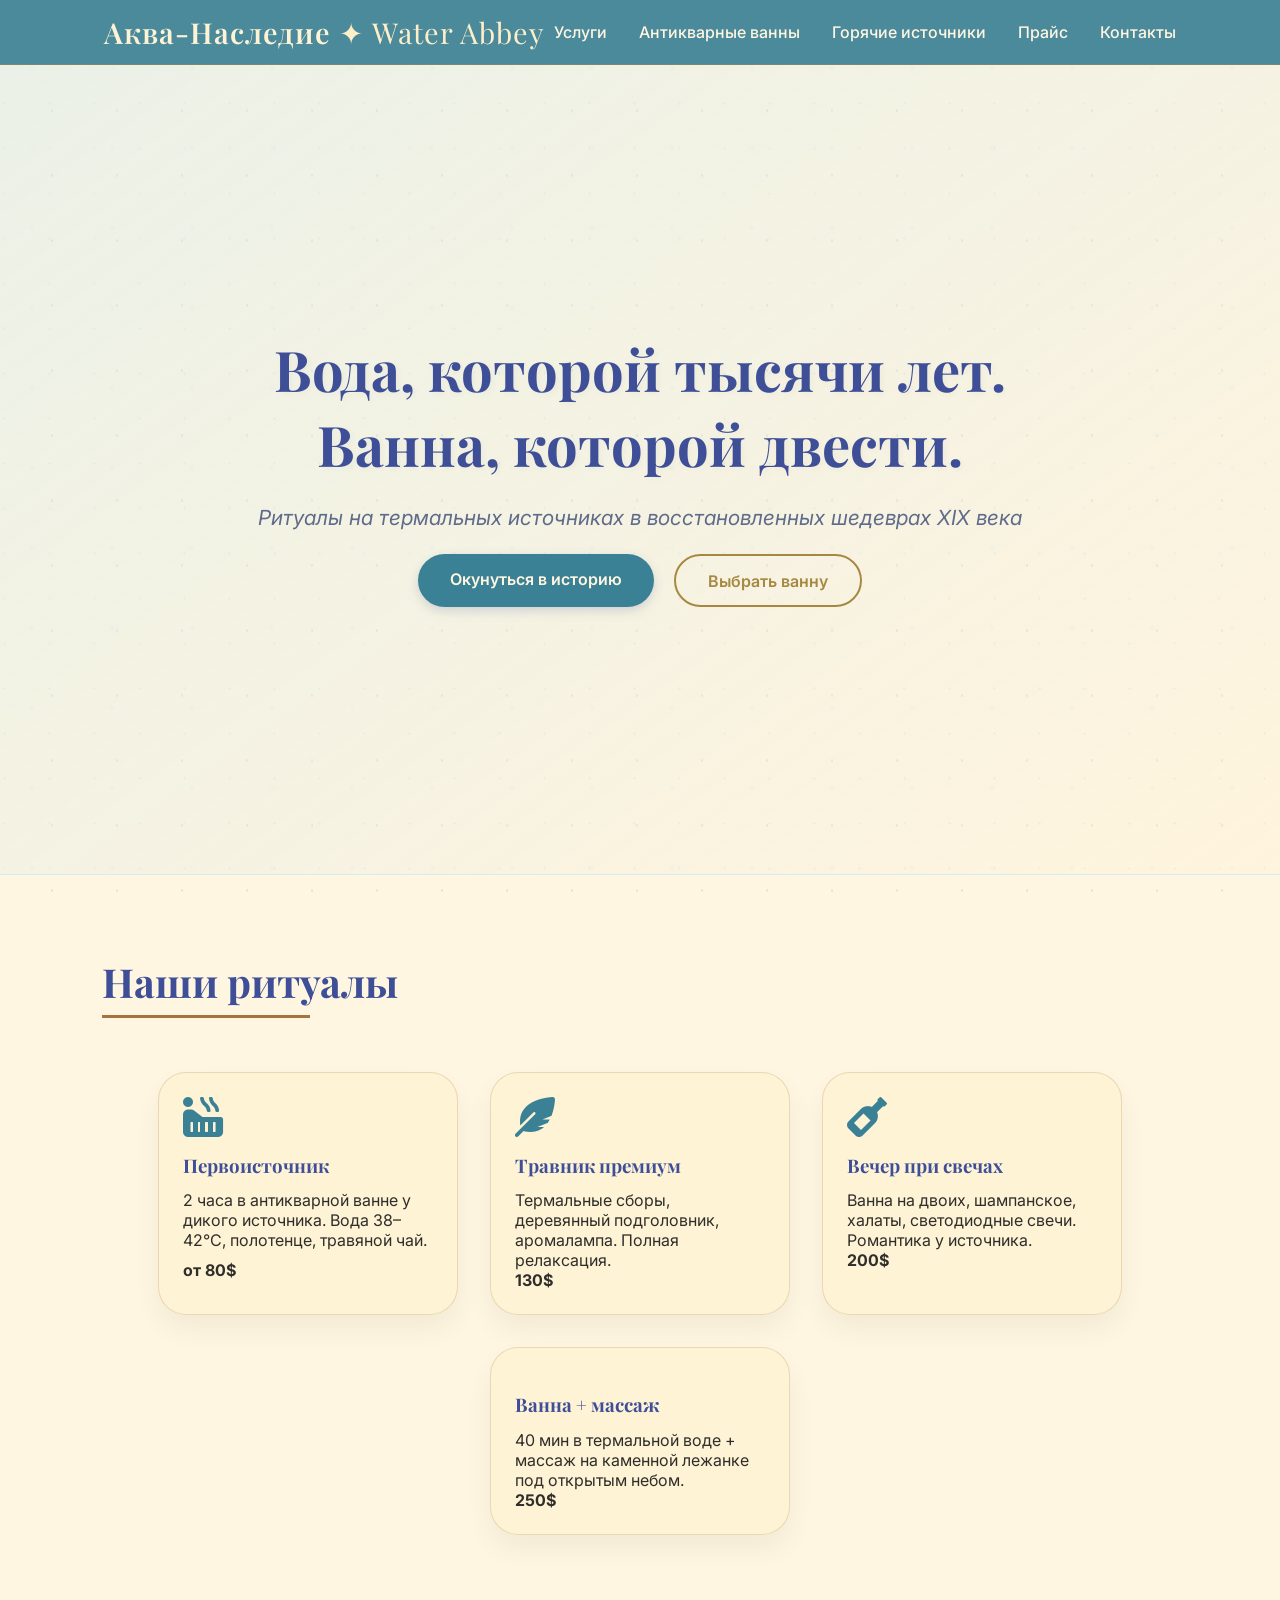
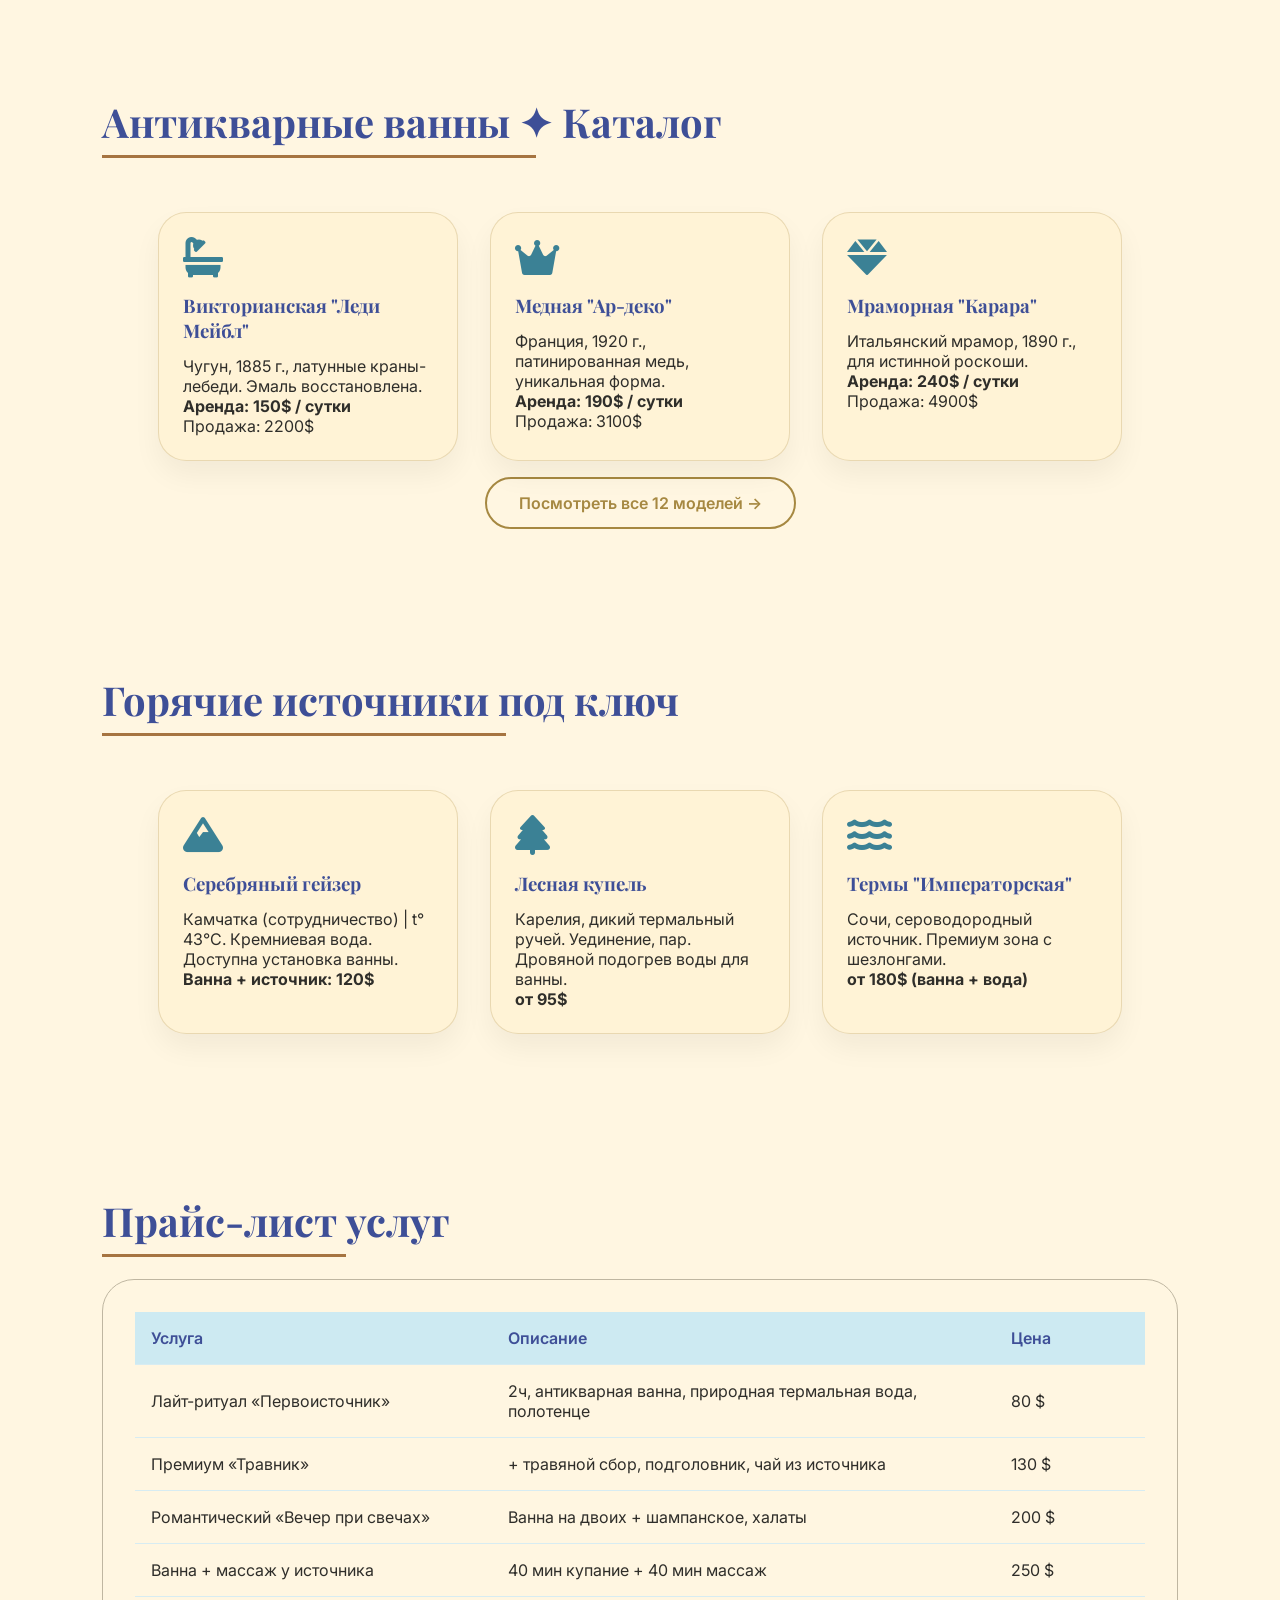
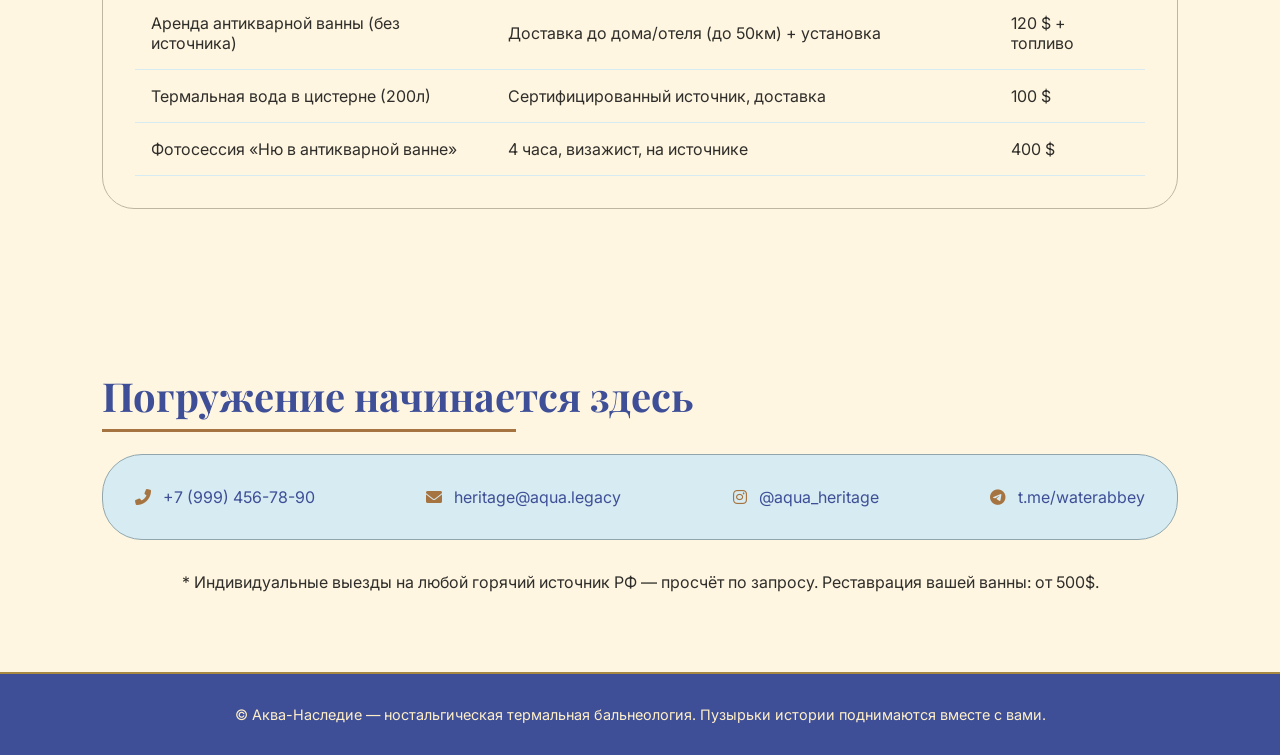
==== html.html @ 3a621523 "xf" ====
<!DOCTYPE html>
<html lang="ru">
<head>
    <meta charset="UTF-8">
    <meta name="viewport" content="width=device-width, initial-scale=1.0, user-scalable=yes">
    <title>Аква-Наследие | Антикварные ванны и горячие источники</title>
    <link href="https://fonts.googleapis.com/css2?family=Playfair+Display:ital,wght@0,400;0,500;0,600;0,700;1,400&family=Inter:opsz,wght@14..32,300;14..32,400;14..32,500;14..32,600&display=swap" rel="stylesheet">
    <link rel="stylesheet" href="https://cdnjs.cloudflare.com/ajax/libs/font-awesome/6.0.0-beta3/css/all.min.css">
    <style>
        /* ----- Базовые сбросы ----- */
        * {
            margin: 0;
            padding: 0;
            box-sizing: border-box;
        }

        body {
            font-family: 'Inter', sans-serif;
            background: #FFF6E1;
            color: #2F2E2A;
            scroll-behavior: smooth;
            overflow-x: hidden;
        }

        h1, h2, h3, .logo, .nav-links a, .hero-title {
            font-family: 'Playfair Display', serif;
        }

        /* Фоновая текстура воды (сетка) */
        .water-texture {
            position: fixed;
            top: 0;
            left: 0;
            width: 100%;
            height: 100%;
            background-image: radial-gradient(circle at 10% 30%, rgba(182, 219, 229, 0.25) 2%, transparent 2.5%),
                              radial-gradient(circle at 80% 70%, rgba(145, 166, 172, 0.2) 1.5%, transparent 2%),
                              radial-gradient(circle at 40% 85%, rgba(205, 234, 242, 0.15) 3%, transparent 3.5%);
            background-size: 45px 45px, 65px 65px, 80px 80px;
            pointer-events: none;
            z-index: 0;
        }

        .content {
            position: relative;
            z-index: 2;
        }

        /* ----- КОНТЕЙНЕР ДЛЯ ПУЗЫРЕЙ ----- */
        .bubble-container {
            position: fixed;
            top: 0;
            left: 0;
            width: 100%;
            height: 100%;
            pointer-events: none;
            z-index: 9999;
            overflow: hidden;
        }

        /* ----- СТИЛИ ПУЗЫРЯ (переливающийся) ----- */
        .bubble {
            position: absolute;
            bottom: -50px;
            border-radius: 50%;
            background: radial-gradient(circle at 30% 28%, 
                        rgba(180, 220, 250, 0.7), 
                        rgba(100, 160, 220, 0.6),
                        rgba(200, 150, 240, 0.5));
            box-shadow: 0 0 12px rgba(80, 180, 255, 0.8),
                        0 0 25px rgba(140, 100, 230, 0.5),
                        inset 0 0 12px rgba(255, 250, 210, 0.9);
            animation: rise linear forwards, colorShift 5s ease-in-out infinite;
            cursor: pointer;
            pointer-events: auto;
            backdrop-filter: blur(1px);
        }

        @keyframes rise {
            0% {
                transform: translateY(0) scale(0.6);
                opacity: 0.8;
            }
            100% {
                transform: translateY(-120vh) scale(1.2);
                opacity: 0;
            }
        }

        @keyframes colorShift {
            0% {
                background: radial-gradient(circle at 30% 28%, rgba(140, 200, 250, 0.75), rgba(70, 140, 210, 0.65));
            }
            33% {
                background: radial-gradient(circle at 30% 28%, rgba(200, 180, 250, 0.75), rgba(120, 100, 210, 0.65));
            }
            66% {
                background: radial-gradient(circle at 30% 28%, rgba(180, 230, 200, 0.7), rgba(80, 190, 180, 0.65));
            }
            100% {
                background: radial-gradient(circle at 30% 28%, rgba(140, 200, 250, 0.75), rgba(70, 140, 210, 0.65));
            }
        }

        /* ----- ШАПКА ----- */
        .site-header {
            position: sticky;
            top: 0;
            background: rgba(59, 129, 149, 0.92);
            backdrop-filter: blur(12px);
            padding: 0.8rem 0;
            z-index: 50;
            border-bottom: 1px solid rgba(166, 136, 65, 0.5);
        }

        .header-container {
            max-width: 1200px;
            margin: 0 auto;
            padding: 0 5%;
            display: flex;
            justify-content: space-between;
            align-items: center;
            flex-wrap: wrap;
        }

        .logo {
            font-family: 'Playfair Display', serif;
            font-size: 1.8rem;
            font-weight: 600;
            color: #FFF3D6;
            text-decoration: none;
            letter-spacing: 1px;
        }
        .logo span {
            color: #FFEFC9;
            font-weight: 400;
        }

        .nav-list {
            display: flex;
            gap: 2rem;
            list-style: none;
        }

        .nav-list a {
            font-family: 'Inter', sans-serif;
            color: #FFF6E1;
            text-decoration: none;
            font-weight: 500;
            transition: color 0.3s;
        }
        .nav-list a:hover {
            color: #FFEFC9;
            text-shadow: 0 0 4px rgba(255,239,201,0.5);
        }

        /* ----- Секции ----- */
        section {
            padding: 5rem 8%;
            scroll-margin-top: 80px;
        }

        .hero {
            min-height: 90vh;
            display: flex;
            flex-direction: column;
            justify-content: center;
            align-items: center;
            text-align: center;
            background: linear-gradient(145deg, rgba(205, 234, 242, 0.4), rgba(255, 238, 210, 0.2));
            border-bottom: 1px solid #D7ECF2;
        }
        .hero-title {
            font-size: 3.5rem;
            font-weight: 700;
            color: #3E4F97;
            max-width: 900px;
            text-shadow: 2px 2px 6px rgba(0,0,0,0.04);
        }
        .hero-sub {
            font-size: 1.3rem;
            margin: 1.5rem 0;
            color: #5F6B8A;
            font-style: italic;
        }

        .btn-group {
            display: flex;
            gap: 1.2rem;
            flex-wrap: wrap;
            justify-content: center;
        }
        .btn {
            padding: 0.9rem 2rem;
            border-radius: 40px;
            font-weight: 600;
            text-decoration: none;
            transition: 0.3s;
        }
        .btn-primary {
            background: #3B8195;
            color: #FFF6E1;
            border: none;
            box-shadow: 0 4px 12px rgba(62, 79, 151, 0.2);
        }
        .btn-primary:hover {
            background: #2c6575;
            transform: translateY(-3px);
        }
        .btn-outline {
            background: transparent;
            border: 2px solid #A68841;
            color: #A68841;
        }
        .btn-outline:hover {
            background: #A68841;
            color: #FFF6E1;
            transform: translateY(-2px);
        }

        .section-title {
            font-size: 2.5rem;
            margin-bottom: 2rem;
            position: relative;
            display: inline-block;
            color: #3E4F97;
        }
        .section-title:after {
            content: '';
            position: absolute;
            bottom: -10px;
            left: 0;
            width: 70%;
            height: 3px;
            background: #A67441;
        }

        .cards-grid {
            display: flex;
            flex-wrap: wrap;
            gap: 2rem;
            justify-content: center;
            margin-top: 2rem;
        }
        .card {
            background: #FFF3D6;
            backdrop-filter: blur(2px);
            border-radius: 28px;
            padding: 1.5rem;
            width: 300px;
            box-shadow: 0 14px 28px rgba(0, 0, 0, 0.05);
            transition: 0.25s;
            border: 1px solid rgba(166, 136, 65, 0.25);
        }
        .card:hover {
            transform: translateY(-8px);
            background: #FFEFC9;
            border-color: #A68841;
        }
        .card i {
            font-size: 2.5rem;
            color: #3B8195;
            margin-bottom: 1rem;
        }
        .card h3 {
            color: #3E4F97;
            margin-bottom: 0.8rem;
        }

        .price-table {
            background: #FFF6E1;
            border-radius: 32px;
            padding: 2rem;
            overflow-x: auto;
            border: 1px solid #BFB6A1;
        }
        table {
            width: 100%;
            border-collapse: collapse;
        }
        th, td {
            text-align: left;
            padding: 1rem;
            border-bottom: 1px solid #D7ECF2;
        }
        th {
            color: #3E4F97;
            font-weight: 600;
            background: #CDEAF2;
        }
        tr:hover td {
            background: #FFF0E1;
        }

        .contact-info {
            display: flex;
            gap: 2rem;
            flex-wrap: wrap;
            justify-content: space-between;
            background: #D7ECF2;
            padding: 2rem;
            border-radius: 40px;
            color: #3E4F97;
            border: 1px solid #91A6AC;
        }
        .contact-info i {
            margin-right: 8px;
            color: #A67441;
        }

        footer {
            background: #3E4F97;
            color: #FFEFC9;
            text-align: center;
            padding: 2rem;
            font-size: 0.9rem;
            border-top: 2px solid #A68841;
        }

        @media (max-width: 768px) {
            .hero-title { font-size: 2.2rem; }
            section { padding: 3rem 5%; }
            .header-container { flex-direction: column; gap: 0.8rem; }
            .nav-list { gap: 1rem; flex-wrap: wrap; justify-content: center; }
        }
    </style>
</head>
<body>

<!-- Фоновая текстура воды -->
<div class="water-texture"></div>

<!-- Контейнер для мыльных пузырей -->
<div id="bubbleContainer" class="bubble-container"></div>

<div class="content">
    <header class="site-header">
        <div class="header-container">
            <a href="/" class="logo">Аква-Наследие <span>✦ Water Abbey</span></a>
            <nav>
                <ul class="nav-list">
                    <li><a href="#services">Услуги</a></li>
                    <li><a href="#baths">Антикварные ванны</a></li>
                    <li><a href="#springs">Горячие источники</a></li>
                    <li><a href="#prices">Прайс</a></li>
                    <li><a href="#contacts">Контакты</a></li>
                </ul>
            </nav>
        </div>
    </header>

    <section class="hero" id="hero">
        <h1 class="hero-title">Вода, которой тысячи лет.<br> Ванна, которой двести.</h1>
        <p class="hero-sub">Ритуалы на термальных источниках в восстановленных шедеврах XIX века</p>
        <div class="btn-group">
            <a href="#services" class="btn btn-primary">Окунуться в историю</a>
            <a href="#baths" class="btn btn-outline">Выбрать ванну</a>
        </div>
    </section>

    <section id="services">
        <h2 class="section-title">Наши ритуалы</h2>
        <div class="cards-grid">
            <div class="card"><i class="fas fa-hot-tub"></i><h3>Первоисточник</h3><p>2 часа в антикварной ванне у дикого источника. Вода 38–42°C, полотенце, травяной чай.</p><p style="margin-top:10px;"><strong>от 80$</strong></p></div>
            <div class="card"><i class="fas fa-feather-alt"></i><h3>Травник премиум</h3><p>Термальные сборы, деревянный подголовник, аромалампа. Полная релаксация.</p><p><strong>130$</strong></p></div>
            <div class="card"><i class="fas fa-wine-bottle"></i><h3>Вечер при свечах</h3><p>Ванна на двоих, шампанское, халаты, светодиодные свечи. Романтика у источника.</p><p><strong>200$</strong></p></div>
            <div class="card"><i class="fas fa-hand-spa"></i><h3>Ванна + массаж</h3><p>40 мин в термальной воде + массаж на каменной лежанке под открытым небом.</p><p><strong>250$</strong></p></div>
        </div>
    </section>

    <section id="baths">
        <h2 class="section-title">Антикварные ванны ✦ Каталог</h2>
        <div class="cards-grid">
            <div class="card"><i class="fas fa-bath"></i><h3>Викторианская "Леди Мейбл"</h3><p>Чугун, 1885 г., латунные краны-лебеди. Эмаль восстановлена.</p><p><strong>Аренда: 150$ / сутки</strong><br>Продажа: 2200$</p></div>
            <div class="card"><i class="fas fa-crown"></i><h3>Медная "Ар-деко"</h3><p>Франция, 1920 г., патинированная медь, уникальная форма.</p><p><strong>Аренда: 190$ / сутки</strong><br>Продажа: 3100$</p></div>
            <div class="card"><i class="fas fa-gem"></i><h3>Мраморная "Карара"</h3><p>Итальянский мрамор, 1890 г., для истинной роскоши.</p><p><strong>Аренда: 240$ / сутки</strong><br>Продажа: 4900$</p></div>
        </div>
        <div style="text-align: center; margin-top: 2rem;"><a href="#" class="btn btn-outline">Посмотреть все 12 моделей →</a></div>
    </section>

    <section id="springs">
        <h2 class="section-title">Горячие источники под ключ</h2>
        <div class="cards-grid">
            <div class="card"><i class="fas fa-mountain"></i><h3>Серебряный гейзер</h3><p>Камчатка (сотрудничество) | t° 43°C. Кремниевая вода. Доступна установка ванны.</p><p><strong>Ванна + источник: 120$</strong></p></div>
            <div class="card"><i class="fas fa-tree"></i><h3>Лесная купель</h3><p>Карелия, дикий термальный ручей. Уединение, пар. Дровяной подогрев воды для ванны.</p><p><strong>от 95$</strong></p></div>
            <div class="card"><i class="fas fa-water"></i><h3>Термы "Императорская"</h3><p>Сочи, сероводородный источник. Премиум зона с шезлонгами.</p><p><strong>от 180$ (ванна + вода)</strong></p></div>
        </div>
    </section>

    <section id="prices">
        <h2 class="section-title">Прайс-лист услуг</h2>
        <div class="price-table">
            <table>
                <thead>
                    <tr><th>Услуга</th><th>Описание</th><th>Цена</th></tr>
                </thead>
                <tbody>
                    <tr><td>Лайт-ритуал «Первоисточник»</td><td>2ч, антикварная ванна, природная термальная вода, полотенце</td><td>80 $</td></tr>
                    <tr><td>Премиум «Травник»</td><td>+ травяной сбор, подголовник, чай из источника</td><td>130 $</td></tr>
                    <tr><td>Романтический «Вечер при свечах»</td><td>Ванна на двоих + шампанское, халаты</td><td>200 $</td></tr>
                    <tr><td>Ванна + массаж у источника</td><td>40 мин купание + 40 мин массаж</td><td>250 $</td></tr>
                    <tr><td>Аренда антикварной ванны (без источника)</td><td>Доставка до дома/отеля (до 50км) + установка</td><td>120 $ + топливо</td></tr>
                    <tr><td>Термальная вода в цистерне (200л)</td><td>Сертифицированный источник, доставка</td><td>100 $</td></tr>
                    <tr><td>Фотосессия «Ню в антикварной ванне»</td><td>4 часа, визажист, на источнике</td><td>400 $</td></tr>
                </tbody>
            </table>
        </div>
    </section>

    <section id="contacts">
        <h2 class="section-title">Погружение начинается здесь</h2>
        <div class="contact-info">
            <div><i class="fas fa-phone-alt"></i> +7 (999) 456-78-90</div>
            <div><i class="fas fa-envelope"></i> heritage@aqua.legacy</div>
            <div><i class="fab fa-instagram"></i> @aqua_heritage</div>
            <div><i class="fab fa-telegram"></i> t.me/waterabbey</div>
        </div>
        <p style="margin-top: 2rem; text-align: center;">* Индивидуальные выезды на любой горячий источник РФ — просчёт по запросу. Реставрация вашей ванны: от 500$.</p>
    </section>

    <footer>
        <p>© Аква-Наследие — ностальгическая термальная бальнеология. Пузырьки истории поднимаются вместе с вами.</p>
    </footer>
</div>

<script>
    // Полностью рабочий скрипт: пузыри только справа, переливы, умеренное количество
    (function() {
        const bubbleContainer = document.getElementById('bubbleContainer');
        if (!bubbleContainer) return;

        let lastScrollY = window.scrollY;
        let scrollTimer = null;

        function createBubble() {
            // Ограничим общее количество пузырей на экране (не больше 15)
            if (document.querySelectorAll('.bubble').length > 15) return;

            const bubble = document.createElement('div');
            bubble.className = 'bubble';

            const size = 20 + Math.random() * 35; // 20-55px
            bubble.style.width = size + 'px';
            bubble.style.height = size + 'px';

            const screenWidth = window.innerWidth;
            const rightEdge = screenWidth - size;
            const minRightX = screenWidth * 0.8; // только правая зона (80-100%)
            let left = minRightX + Math.random() * (rightEdge - minRightX);
            left = Math.min(Math.max(left, 0), rightEdge);
            bubble.style.left = left + 'px';

            const duration = 3 + Math.random() * 4; // 3-7 сек
            bubble.style.animationDuration = duration + 's';
            bubble.style.animationDelay = (Math.random() * 0.6) + 's';

            bubbleContainer.appendChild(bubble);

            bubble.addEventListener('animationend', () => bubble.remove());
            bubble.addEventListener('click', () => {
                bubble.style.transform = 'scale(0)';
                setTimeout(() => bubble.remove(), 100);
            });
        }

        function spawnBubbles(count) {
            for (let i = 0; i < count; i++) {
                setTimeout(createBubble, i * 100);
            }
        }

        window.addEventListener('scroll', () => {
            const currentScroll = window.scrollY;
            const delta = Math.abs(currentScroll - lastScrollY);
            if (delta > 20) {
                let intensity = Math.floor(delta / 45);
                intensity = Math.min(intensity, 2);
                if (intensity > 0) spawnBubbles(intensity);
            }
            lastScrollY = currentScroll;

            if (scrollTimer) clearTimeout(scrollTimer);
            scrollTimer = setTimeout(() => {
                if (Math.random() < 0.25) createBubble();
            }, 350);
        });

        setInterval(() => {
            if (Math.random() < 0.35) createBubble();
        }, 6000);

        setTimeout(() => {
            for (let i = 0; i < 4; i++) setTimeout(createBubble, i * 200);
        }, 400);

        const cards = document.querySelectorAll('.card');
        cards.forEach(card => {
            card.addEventListener('mouseenter', () => {
                if (Math.random() < 0.4) createBubble();
            });
        });

        document.querySelectorAll('.nav-list a, .btn-group a').forEach(anchor => {
            anchor.addEventListener('click', function(e) {
                const href = this.getAttribute('href');
                if (href && href.startsWith('#')) {
                    e.preventDefault();
                    const target = document.getElementById(href.slice(1));
                    if (target) {
                        target.scrollIntoView({ behavior: 'smooth', block: 'start' });
                        for (let i = 0; i < 2; i++) setTimeout(createBubble, i * 70);
                    }
                }
            });
        });
    })();
</script>
</body>
</html>
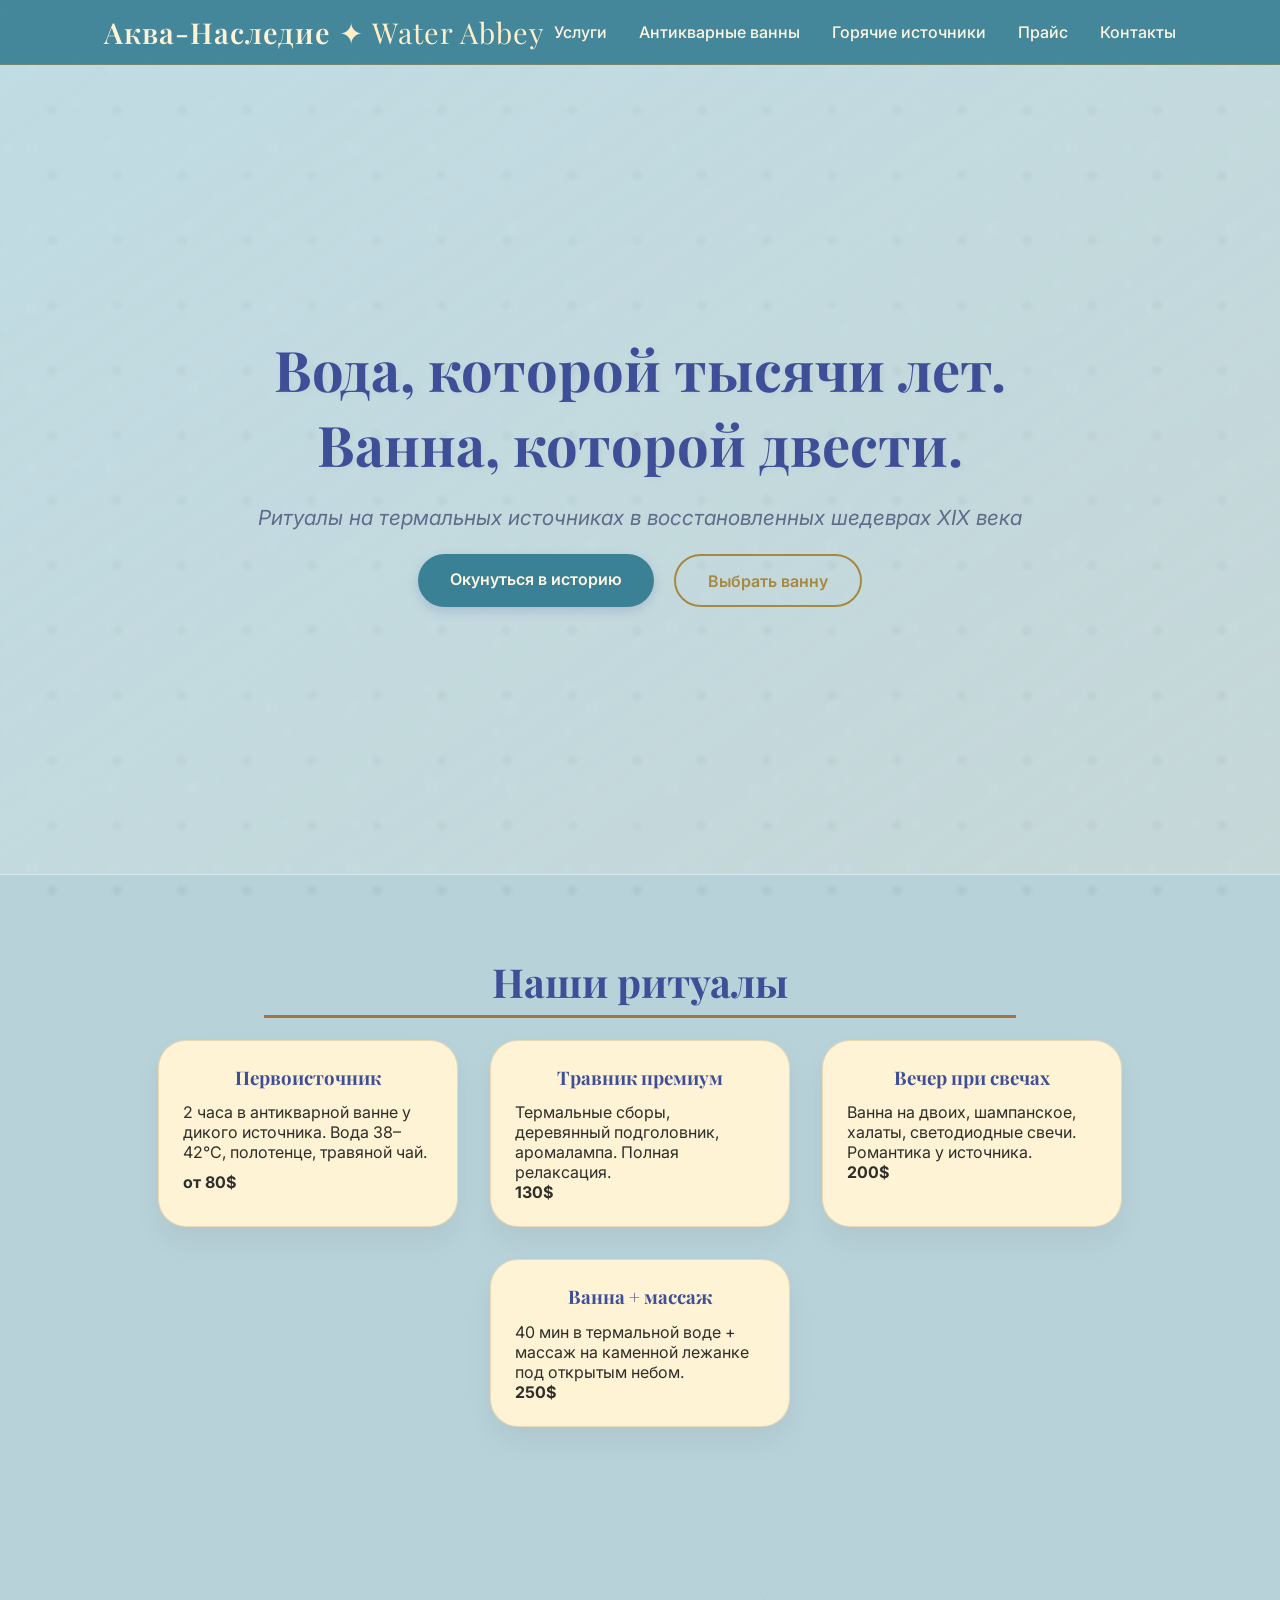
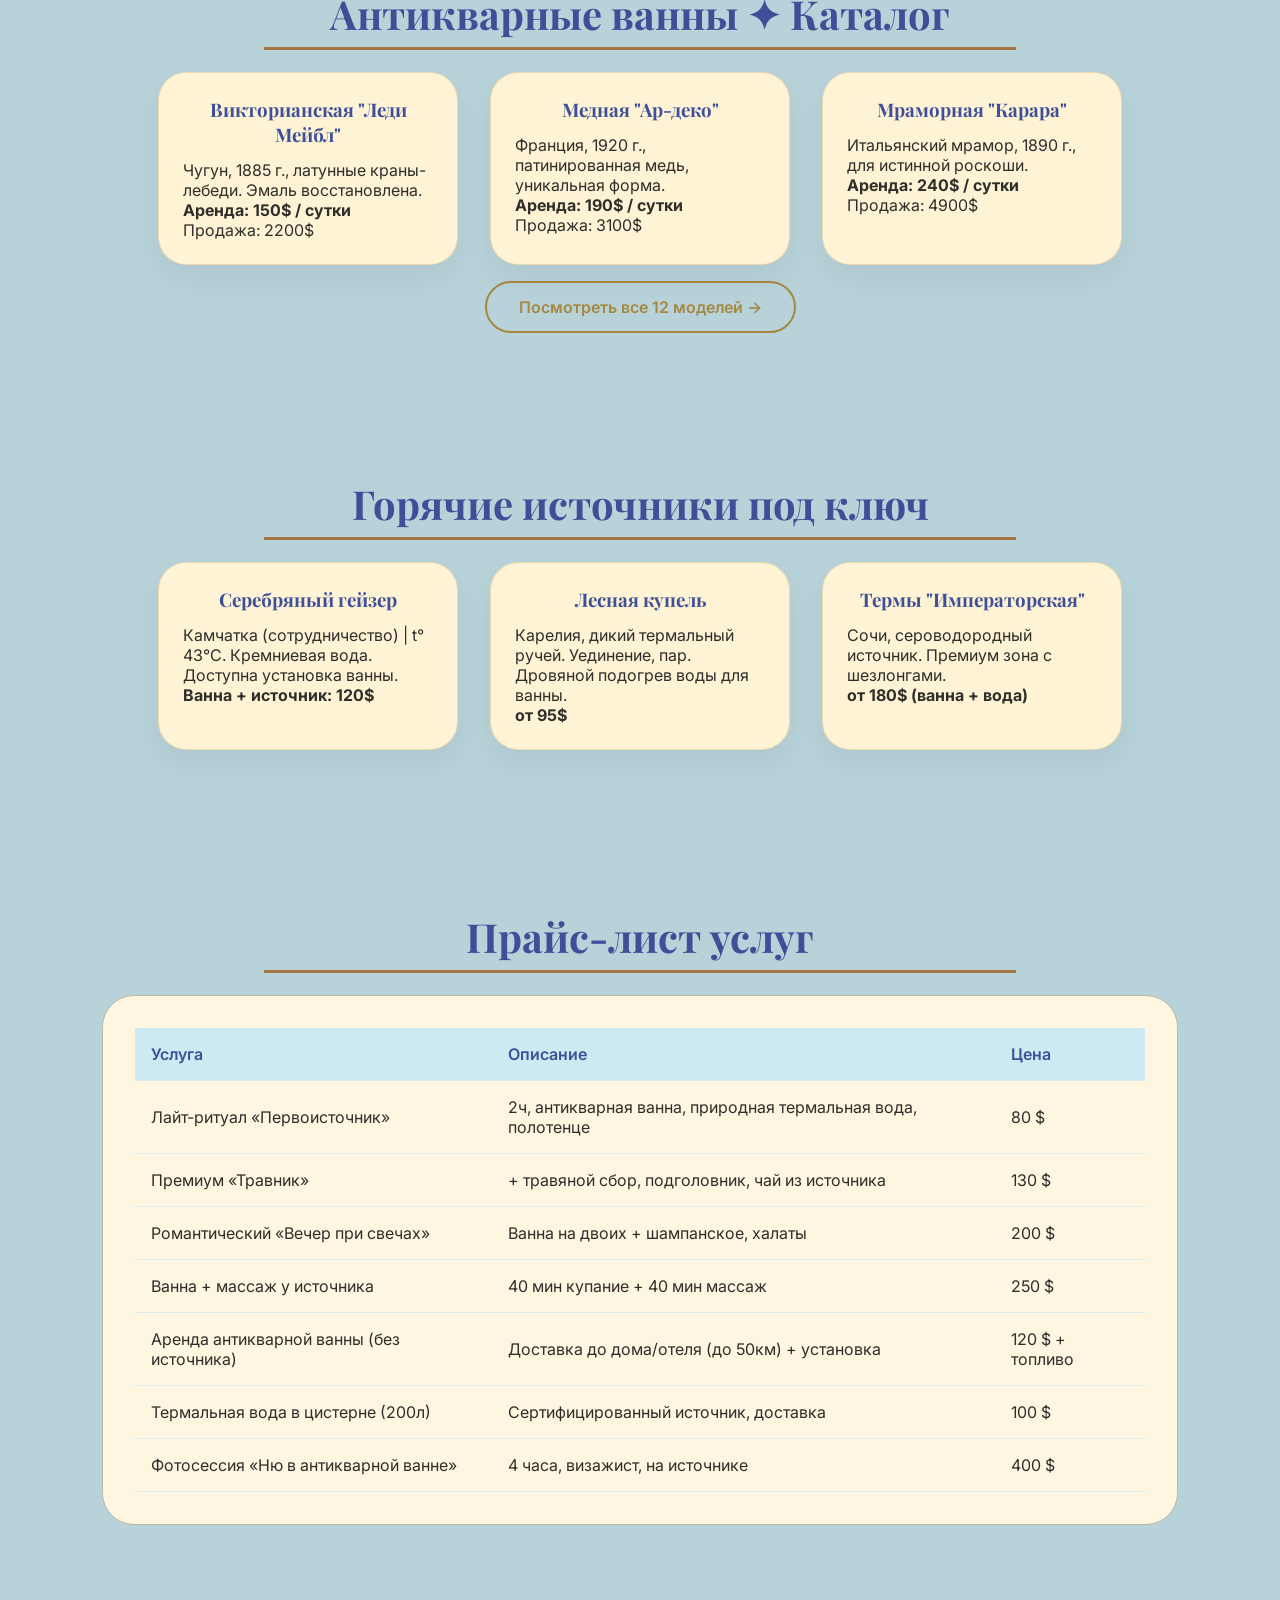
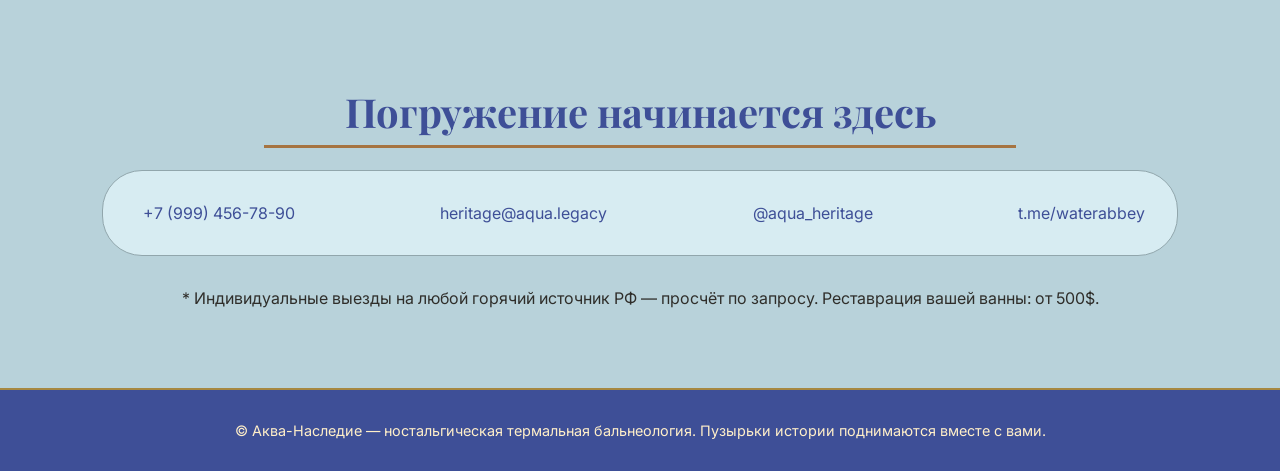
==== commit 8bed1f23: "1" ====
--- a/html.html
+++ b/html.html
@@ -5,325 +5,8 @@
     <meta name="viewport" content="width=device-width, initial-scale=1.0, user-scalable=yes">
     <title>Аква-Наследие | Антикварные ванны и горячие источники</title>
     <link href="https://fonts.googleapis.com/css2?family=Playfair+Display:ital,wght@0,400;0,500;0,600;0,700;1,400&family=Inter:opsz,wght@14..32,300;14..32,400;14..32,500;14..32,600&display=swap" rel="stylesheet">
-    <link rel="stylesheet" href="https://cdnjs.cloudflare.com/ajax/libs/font-awesome/6.0.0-beta3/css/all.min.css">
-    <style>
-        /* ----- Базовые сбросы ----- */
-        * {
-            margin: 0;
-            padding: 0;
-            box-sizing: border-box;
-        }
-
-        body {
-            font-family: 'Inter', sans-serif;
-            background: #FFF6E1;
-            color: #2F2E2A;
-            scroll-behavior: smooth;
-            overflow-x: hidden;
-        }
-
-        h1, h2, h3, .logo, .nav-links a, .hero-title {
-            font-family: 'Playfair Display', serif;
-        }
-
-        /* Фоновая текстура воды (сетка) */
-        .water-texture {
-            position: fixed;
-            top: 0;
-            left: 0;
-            width: 100%;
-            height: 100%;
-            background-image: radial-gradient(circle at 10% 30%, rgba(182, 219, 229, 0.25) 2%, transparent 2.5%),
-                              radial-gradient(circle at 80% 70%, rgba(145, 166, 172, 0.2) 1.5%, transparent 2%),
-                              radial-gradient(circle at 40% 85%, rgba(205, 234, 242, 0.15) 3%, transparent 3.5%);
-            background-size: 45px 45px, 65px 65px, 80px 80px;
-            pointer-events: none;
-            z-index: 0;
-        }
-
-        .content {
-            position: relative;
-            z-index: 2;
-        }
-
-        /* ----- КОНТЕЙНЕР ДЛЯ ПУЗЫРЕЙ ----- */
-        .bubble-container {
-            position: fixed;
-            top: 0;
-            left: 0;
-            width: 100%;
-            height: 100%;
-            pointer-events: none;
-            z-index: 9999;
-            overflow: hidden;
-        }
-
-        /* ----- СТИЛИ ПУЗЫРЯ (переливающийся) ----- */
-        .bubble {
-            position: absolute;
-            bottom: -50px;
-            border-radius: 50%;
-            background: radial-gradient(circle at 30% 28%, 
-                        rgba(180, 220, 250, 0.7), 
-                        rgba(100, 160, 220, 0.6),
-                        rgba(200, 150, 240, 0.5));
-            box-shadow: 0 0 12px rgba(80, 180, 255, 0.8),
-                        0 0 25px rgba(140, 100, 230, 0.5),
-                        inset 0 0 12px rgba(255, 250, 210, 0.9);
-            animation: rise linear forwards, colorShift 5s ease-in-out infinite;
-            cursor: pointer;
-            pointer-events: auto;
-            backdrop-filter: blur(1px);
-        }
-
-        @keyframes rise {
-            0% {
-                transform: translateY(0) scale(0.6);
-                opacity: 0.8;
-            }
-            100% {
-                transform: translateY(-120vh) scale(1.2);
-                opacity: 0;
-            }
-        }
-
-        @keyframes colorShift {
-            0% {
-                background: radial-gradient(circle at 30% 28%, rgba(140, 200, 250, 0.75), rgba(70, 140, 210, 0.65));
-            }
-            33% {
-                background: radial-gradient(circle at 30% 28%, rgba(200, 180, 250, 0.75), rgba(120, 100, 210, 0.65));
-            }
-            66% {
-                background: radial-gradient(circle at 30% 28%, rgba(180, 230, 200, 0.7), rgba(80, 190, 180, 0.65));
-            }
-            100% {
-                background: radial-gradient(circle at 30% 28%, rgba(140, 200, 250, 0.75), rgba(70, 140, 210, 0.65));
-            }
-        }
-
-        /* ----- ШАПКА ----- */
-        .site-header {
-            position: sticky;
-            top: 0;
-            background: rgba(59, 129, 149, 0.92);
-            backdrop-filter: blur(12px);
-            padding: 0.8rem 0;
-            z-index: 50;
-            border-bottom: 1px solid rgba(166, 136, 65, 0.5);
-        }
-
-        .header-container {
-            max-width: 1200px;
-            margin: 0 auto;
-            padding: 0 5%;
-            display: flex;
-            justify-content: space-between;
-            align-items: center;
-            flex-wrap: wrap;
-        }
-
-        .logo {
-            font-family: 'Playfair Display', serif;
-            font-size: 1.8rem;
-            font-weight: 600;
-            color: #FFF3D6;
-            text-decoration: none;
-            letter-spacing: 1px;
-        }
-        .logo span {
-            color: #FFEFC9;
-            font-weight: 400;
-        }
-
-        .nav-list {
-            display: flex;
-            gap: 2rem;
-            list-style: none;
-        }
-
-        .nav-list a {
-            font-family: 'Inter', sans-serif;
-            color: #FFF6E1;
-            text-decoration: none;
-            font-weight: 500;
-            transition: color 0.3s;
-        }
-        .nav-list a:hover {
-            color: #FFEFC9;
-            text-shadow: 0 0 4px rgba(255,239,201,0.5);
-        }
-
-        /* ----- Секции ----- */
-        section {
-            padding: 5rem 8%;
-            scroll-margin-top: 80px;
-        }
-
-        .hero {
-            min-height: 90vh;
-            display: flex;
-            flex-direction: column;
-            justify-content: center;
-            align-items: center;
-            text-align: center;
-            background: linear-gradient(145deg, rgba(205, 234, 242, 0.4), rgba(255, 238, 210, 0.2));
-            border-bottom: 1px solid #D7ECF2;
-        }
-        .hero-title {
-            font-size: 3.5rem;
-            font-weight: 700;
-            color: #3E4F97;
-            max-width: 900px;
-            text-shadow: 2px 2px 6px rgba(0,0,0,0.04);
-        }
-        .hero-sub {
-            font-size: 1.3rem;
-            margin: 1.5rem 0;
-            color: #5F6B8A;
-            font-style: italic;
-        }
-
-        .btn-group {
-            display: flex;
-            gap: 1.2rem;
-            flex-wrap: wrap;
-            justify-content: center;
-        }
-        .btn {
-            padding: 0.9rem 2rem;
-            border-radius: 40px;
-            font-weight: 600;
-            text-decoration: none;
-            transition: 0.3s;
-        }
-        .btn-primary {
-            background: #3B8195;
-            color: #FFF6E1;
-            border: none;
-            box-shadow: 0 4px 12px rgba(62, 79, 151, 0.2);
-        }
-        .btn-primary:hover {
-            background: #2c6575;
-            transform: translateY(-3px);
-        }
-        .btn-outline {
-            background: transparent;
-            border: 2px solid #A68841;
-            color: #A68841;
-        }
-        .btn-outline:hover {
-            background: #A68841;
-            color: #FFF6E1;
-            transform: translateY(-2px);
-        }
-
-        .section-title {
-            font-size: 2.5rem;
-            margin-bottom: 2rem;
-            position: relative;
-            display: inline-block;
-            color: #3E4F97;
-        }
-        .section-title:after {
-            content: '';
-            position: absolute;
-            bottom: -10px;
-            left: 0;
-            width: 70%;
-            height: 3px;
-            background: #A67441;
-        }
-
-        .cards-grid {
-            display: flex;
-            flex-wrap: wrap;
-            gap: 2rem;
-            justify-content: center;
-            margin-top: 2rem;
-        }
-        .card {
-            background: #FFF3D6;
-            backdrop-filter: blur(2px);
-            border-radius: 28px;
-            padding: 1.5rem;
-            width: 300px;
-            box-shadow: 0 14px 28px rgba(0, 0, 0, 0.05);
-            transition: 0.25s;
-            border: 1px solid rgba(166, 136, 65, 0.25);
-        }
-        .card:hover {
-            transform: translateY(-8px);
-            background: #FFEFC9;
-            border-color: #A68841;
-        }
-        .card i {
-            font-size: 2.5rem;
-            color: #3B8195;
-            margin-bottom: 1rem;
-        }
-        .card h3 {
-            color: #3E4F97;
-            margin-bottom: 0.8rem;
-        }
-
-        .price-table {
-            background: #FFF6E1;
-            border-radius: 32px;
-            padding: 2rem;
-            overflow-x: auto;
-            border: 1px solid #BFB6A1;
-        }
-        table {
-            width: 100%;
-            border-collapse: collapse;
-        }
-        th, td {
-            text-align: left;
-            padding: 1rem;
-            border-bottom: 1px solid #D7ECF2;
-        }
-        th {
-            color: #3E4F97;
-            font-weight: 600;
-            background: #CDEAF2;
-        }
-        tr:hover td {
-            background: #FFF0E1;
-        }
-
-        .contact-info {
-            display: flex;
-            gap: 2rem;
-            flex-wrap: wrap;
-            justify-content: space-between;
-            background: #D7ECF2;
-            padding: 2rem;
-            border-radius: 40px;
-            color: #3E4F97;
-            border: 1px solid #91A6AC;
-        }
-        .contact-info i {
-            margin-right: 8px;
-            color: #A67441;
-        }
-
-        footer {
-            background: #3E4F97;
-            color: #FFEFC9;
-            text-align: center;
-            padding: 2rem;
-            font-size: 0.9rem;
-            border-top: 2px solid #A68841;
-        }
-
-        @media (max-width: 768px) {
-            .hero-title { font-size: 2.2rem; }
-            section { padding: 3rem 5%; }
-            .header-container { flex-direction: column; gap: 0.8rem; }
-            .nav-list { gap: 1rem; flex-wrap: wrap; justify-content: center; }
-        }
-    </style>
+    <link rel="stylesheet" href="style.css">
+    
 </head>
 <body>
 
@@ -375,7 +58,7 @@
             <div class="card"><i class="fas fa-crown"></i><h3>Медная "Ар-деко"</h3><p>Франция, 1920 г., патинированная медь, уникальная форма.</p><p><strong>Аренда: 190$ / сутки</strong><br>Продажа: 3100$</p></div>
             <div class="card"><i class="fas fa-gem"></i><h3>Мраморная "Карара"</h3><p>Итальянский мрамор, 1890 г., для истинной роскоши.</p><p><strong>Аренда: 240$ / сутки</strong><br>Продажа: 4900$</p></div>
         </div>
-        <div style="text-align: center; margin-top: 2rem;"><a href="#" class="btn btn-outline">Посмотреть все 12 моделей →</a></div>
+        <div style="text-align: center; margin-top: 2rem;"><a href="моделиванн.html" class="btn btn-outline">Посмотреть все 12 моделей →</a></div>
     </section>
 
     <section id="springs">
@@ -422,98 +105,6 @@
         <p>© Аква-Наследие — ностальгическая термальная бальнеология. Пузырьки истории поднимаются вместе с вами.</p>
     </footer>
 </div>
-
-<script>
-    // Полностью рабочий скрипт: пузыри только справа, переливы, умеренное количество
-    (function() {
-        const bubbleContainer = document.getElementById('bubbleContainer');
-        if (!bubbleContainer) return;
-
-        let lastScrollY = window.scrollY;
-        let scrollTimer = null;
-
-        function createBubble() {
-            // Ограничим общее количество пузырей на экране (не больше 15)
-            if (document.querySelectorAll('.bubble').length > 15) return;
-
-            const bubble = document.createElement('div');
-            bubble.className = 'bubble';
-
-            const size = 20 + Math.random() * 35; // 20-55px
-            bubble.style.width = size + 'px';
-            bubble.style.height = size + 'px';
-
-            const screenWidth = window.innerWidth;
-            const rightEdge = screenWidth - size;
-            const minRightX = screenWidth * 0.8; // только правая зона (80-100%)
-            let left = minRightX + Math.random() * (rightEdge - minRightX);
-            left = Math.min(Math.max(left, 0), rightEdge);
-            bubble.style.left = left + 'px';
-
-            const duration = 3 + Math.random() * 4; // 3-7 сек
-            bubble.style.animationDuration = duration + 's';
-            bubble.style.animationDelay = (Math.random() * 0.6) + 's';
-
-            bubbleContainer.appendChild(bubble);
-
-            bubble.addEventListener('animationend', () => bubble.remove());
-            bubble.addEventListener('click', () => {
-                bubble.style.transform = 'scale(0)';
-                setTimeout(() => bubble.remove(), 100);
-            });
-        }
-
-        function spawnBubbles(count) {
-            for (let i = 0; i < count; i++) {
-                setTimeout(createBubble, i * 100);
-            }
-        }
-
-        window.addEventListener('scroll', () => {
-            const currentScroll = window.scrollY;
-            const delta = Math.abs(currentScroll - lastScrollY);
-            if (delta > 20) {
-                let intensity = Math.floor(delta / 45);
-                intensity = Math.min(intensity, 2);
-                if (intensity > 0) spawnBubbles(intensity);
-            }
-            lastScrollY = currentScroll;
-
-            if (scrollTimer) clearTimeout(scrollTimer);
-            scrollTimer = setTimeout(() => {
-                if (Math.random() < 0.25) createBubble();
-            }, 350);
-        });
-
-        setInterval(() => {
-            if (Math.random() < 0.35) createBubble();
-        }, 6000);
-
-        setTimeout(() => {
-            for (let i = 0; i < 4; i++) setTimeout(createBubble, i * 200);
-        }, 400);
-
-        const cards = document.querySelectorAll('.card');
-        cards.forEach(card => {
-            card.addEventListener('mouseenter', () => {
-                if (Math.random() < 0.4) createBubble();
-            });
-        });
-
-        document.querySelectorAll('.nav-list a, .btn-group a').forEach(anchor => {
-            anchor.addEventListener('click', function(e) {
-                const href = this.getAttribute('href');
-                if (href && href.startsWith('#')) {
-                    e.preventDefault();
-                    const target = document.getElementById(href.slice(1));
-                    if (target) {
-                        target.scrollIntoView({ behavior: 'smooth', block: 'start' });
-                        for (let i = 0; i < 2; i++) setTimeout(createBubble, i * 70);
-                    }
-                }
-            });
-        });
-    })();
-</script>
+<script src="script.js"></script>
 </body>
 </html>
--- a/style.css
+++ b/style.css
@@ -0,0 +1,323 @@
+/* ----- Базовые сбросы ----- */
+* {
+    margin: 0;
+    padding: 0;
+    box-sizing: border-box;
+}
+
+body {
+    font-family: 'Inter', sans-serif;
+    background: rgba(178, 207, 215, 0.92);;
+    color: #2F2E2A;
+    scroll-behavior: smooth;
+    overflow-x: hidden;
+}
+
+h1, h2, h3, .logo, .nav-links a, .hero-title {
+    font-family: 'Playfair Display', serif;
+    text-align: center;
+}
+
+/* Фоновая текстура воды */
+.water-texture {
+    position: fixed;
+    top: 0;
+    left: 0;
+    width: 100%;
+    height: 100%;
+    background-image: radial-gradient(circle at 10% 30%, rgba(182, 219, 229, 0.2) 4%, transparent 10%),
+                      radial-gradient(circle at 80% 70%, rgba(145, 166, 172, 0.2) 3%, transparent 10%),
+                      radial-gradient(circle at 40% 85%, rgba(205, 234, 242, 0.1) 6%, transparent 10%);
+    background-size: 70px 45px, 65px 65px, 80px 80px;
+    pointer-events: none;
+    z-index: 0;
+}
+
+.content {
+    position: relative;
+    z-index: 2;
+}
+
+/* ----- КОНТЕЙНЕР ДЛЯ ПУЗЫРЕЙ (ВАЖНО: должен быть в HTML) ----- */
+.bubble-container {
+    position: fixed;
+    top: 0;
+    left: 0;
+    width: 100%;
+    height: 100%;
+    pointer-events: none;
+    z-index: 9999;
+    overflow: hidden;
+}
+
+/* ----- СТИЛИ ПУЗЫРЯ С ПЕРЕЛИВАМИ И БОКОВЫМ ПОЯВЛЕНИЕМ (CSS ЧАСТЬ) ----- */
+.bubble {
+    position: absolute;
+    bottom: -50px;
+    border-radius: 50%;
+    /* Радужный градиент с голубым отливом и переливом */
+    background: radial-gradient(circle at 30% 28%, 
+                rgba(180, 220, 250, 0.65), 
+                rgba(100, 160, 220, 0.55),
+                rgba(160, 120, 210, 0.45));
+    box-shadow: 0 0 12px rgba(80, 180, 255, 0.8),
+                0 0 25px rgba(140, 100, 230, 0.5),
+                inset 0 0 12px rgba(255, 250, 210, 0.9);
+    animation: rise linear forwards, colorShift 5s ease-in-out infinite;
+    cursor: pointer;
+    pointer-events: auto;
+    backdrop-filter: blur(1px);
+}
+
+/* Анимация подъёма */
+@keyframes rise {
+    0% {
+        transform: translateY(0) scale(0.6);
+        opacity: 0.8;
+    }
+    100% {
+        transform: translateY(-120vh) scale(1.2);
+        opacity: 0;
+    }
+}
+
+/* Анимация перелива цветов (радужный эффект) */
+@keyframes colorShift {
+    0% {
+        background: radial-gradient(circle at 30% 28%, rgba(140, 200, 250, 0.7), rgba(70, 140, 210, 0.6));
+    }
+    33% {
+        background: radial-gradient(circle at 30% 28%, rgba(200, 180, 250, 0.7), rgba(120, 100, 210, 0.6));
+    }
+    66% {
+        background: radial-gradient(circle at 30% 28%, rgba(180, 230, 200, 0.6), rgba(80, 170, 190, 0.7));
+    }
+    100% {
+        background: radial-gradient(circle at 30% 28%, rgba(140, 200, 250, 0.7), rgba(70, 140, 210, 0.6));
+    }
+}
+
+/* ----- ШАПКА ----- */
+.site-header {
+    position: sticky;
+    top: 0;
+    background: rgba(59, 129, 149, 0.92);
+    backdrop-filter: blur(12px);
+    padding: 0.8rem 0;
+    z-index: 50;
+    border-bottom: 1px solid rgba(166, 136, 65, 0.5);
+}
+
+.header-container {
+    max-width: 1200px;
+    margin: 0 auto;
+    padding: 0 5%;
+    display: flex;
+    justify-content: space-between;
+    align-items: center;
+    flex-wrap: wrap;
+}
+
+.logo {
+    font-family: 'Playfair Display', serif;
+    font-size: 1.8rem;
+    font-weight: 600;
+    color: #FFF3D6;
+    text-decoration: none;
+    letter-spacing: 1px;
+}
+.logo span {
+    color: #FFEFC9;
+    font-weight: 400;
+}
+
+.nav-list {
+    display: flex;
+    gap: 2rem;
+    list-style: none;
+}
+
+.nav-list a {
+    font-family: 'Inter', sans-serif;
+    color: #FFF6E1;
+    text-decoration: none;
+    font-weight: 500;
+    transition: color 0.3s;
+}
+.nav-list a:hover {
+    color: #FFEFC9;
+    text-shadow: 0 0 4px rgba(255,239,201,0.5);
+}
+
+/* ----- Секции ----- */
+section {
+    padding: 5rem 8%;
+    scroll-margin-top: 80px;
+}
+
+.hero {
+    min-height: 90vh;
+    display: flex;
+    flex-direction: column;
+    justify-content: center;
+    align-items: center;
+    text-align: center;
+    background: linear-gradient(145deg, rgba(205, 234, 242, 0.4), rgba(255, 238, 210, 0.2));
+    border-bottom: 1px solid #D7ECF2;
+}
+.hero-title {
+    font-size: 3.5rem;
+    font-weight: 700;
+    color: #3E4F97;
+    max-width: 900px;
+    text-shadow: 2px 2px 6px rgba(0,0,0,0.04);
+}
+.hero-sub {
+    font-size: 1.3rem;
+    margin: 1.5rem 0;
+    color: #5F6B8A;
+    font-style: italic;
+}
+
+.btn-group {
+    display: flex;
+    gap: 1.2rem;
+    flex-wrap: wrap;
+    justify-content: center;
+}
+.btn {
+    padding: 0.9rem 2rem;
+    border-radius: 40px;
+    font-weight: 600;
+    text-decoration: none;
+    transition: 0.3s;
+}
+.btn-primary {
+    background: #3B8195;
+    color: #FFF6E1;
+    border: none;
+    box-shadow: 0 4px 12px rgba(62, 79, 151, 0.2);
+}
+.btn-primary:hover {
+    background: #2c6575;
+    transform: translateY(-3px);
+}
+.btn-outline {
+    background: transparent;
+    border: 2px solid #A68841;
+    color: #A68841;
+}
+.btn-outline:hover {
+    background: #A68841;
+    color: #FFF6E1;
+    transform: translateY(-2px);
+}
+
+.section-title {
+    font-size: 2.5rem;
+    margin-bottom: 2rem;
+    position: relative;
+    display: inline-block;
+    color: #3E4F97;
+    display: flex;
+    justify-content: center;
+    
+}
+.section-title:after {
+    content: '';
+    position: absolute;
+    bottom: -10px;
+    
+    width: 70%;
+    height: 3px;
+    background: #A67441;
+}
+
+.cards-grid {
+    display: flex;
+    flex-wrap: wrap;
+    gap: 2rem;
+    justify-content: center;
+}
+
+.card {
+    background: #FFF3D6;
+    backdrop-filter: blur(2px);
+    border-radius: 28px;
+    padding: 1.5rem;
+    width: 300px;
+    box-shadow: 0 14px 28px rgba(0, 0, 0, 0.05);
+    transition: 0.25s;
+    border: 1px solid rgba(166, 136, 65, 0.25);
+}
+.card:hover {
+    transform: translateY(-8px);
+    background: #FFEFC9;
+    border-color: #A68841;
+}
+.card i {
+    font-size: 2.5rem;
+    color: #3B8195;
+    margin-bottom: 1rem;
+}
+.card h3 {
+    color: #3E4F97;
+    margin-bottom: 0.8rem;
+}
+
+.price-table {
+    background: #FFF6E1;
+    border-radius: 32px;
+    padding: 2rem;
+    overflow-x: auto;
+    border: 1px solid #BFB6A1;
+}
+table {
+    width: 100%;
+    border-collapse: collapse;
+}
+th, td {
+    text-align: left;
+    padding: 1rem;
+    border-bottom: 1px solid #D7ECF2;
+}
+th {
+    color: #3E4F97;
+    font-weight: 600;
+    background: #CDEAF2;
+}
+tr:hover td {
+    background: #FFF0E1;
+}
+
+.contact-info {
+    display: flex;
+    gap: 2rem;
+    flex-wrap: wrap;
+    justify-content: space-between;
+    background: #D7ECF2;
+    padding: 2rem;
+    border-radius: 40px;
+    color: #3E4F97;
+    border: 1px solid #91A6AC;
+}
+.contact-info i {
+    margin-right: 8px;
+    color: #A67441;
+}
+
+footer {
+    background: #3E4F97;
+    color: #FFEFC9;
+    text-align: center;
+    padding: 2rem;
+    font-size: 0.9rem;
+    border-top: 2px solid #A68841;
+}
+
+@media (max-width: 768px) {
+    .hero-title { font-size: 2.2rem; }
+    section { padding: 3rem 5%; }
+    .header-container { flex-direction: column; gap: 0.8rem; }
+    .nav-list { gap: 1rem; flex-wrap: wrap; justify-content: center; }
+}
